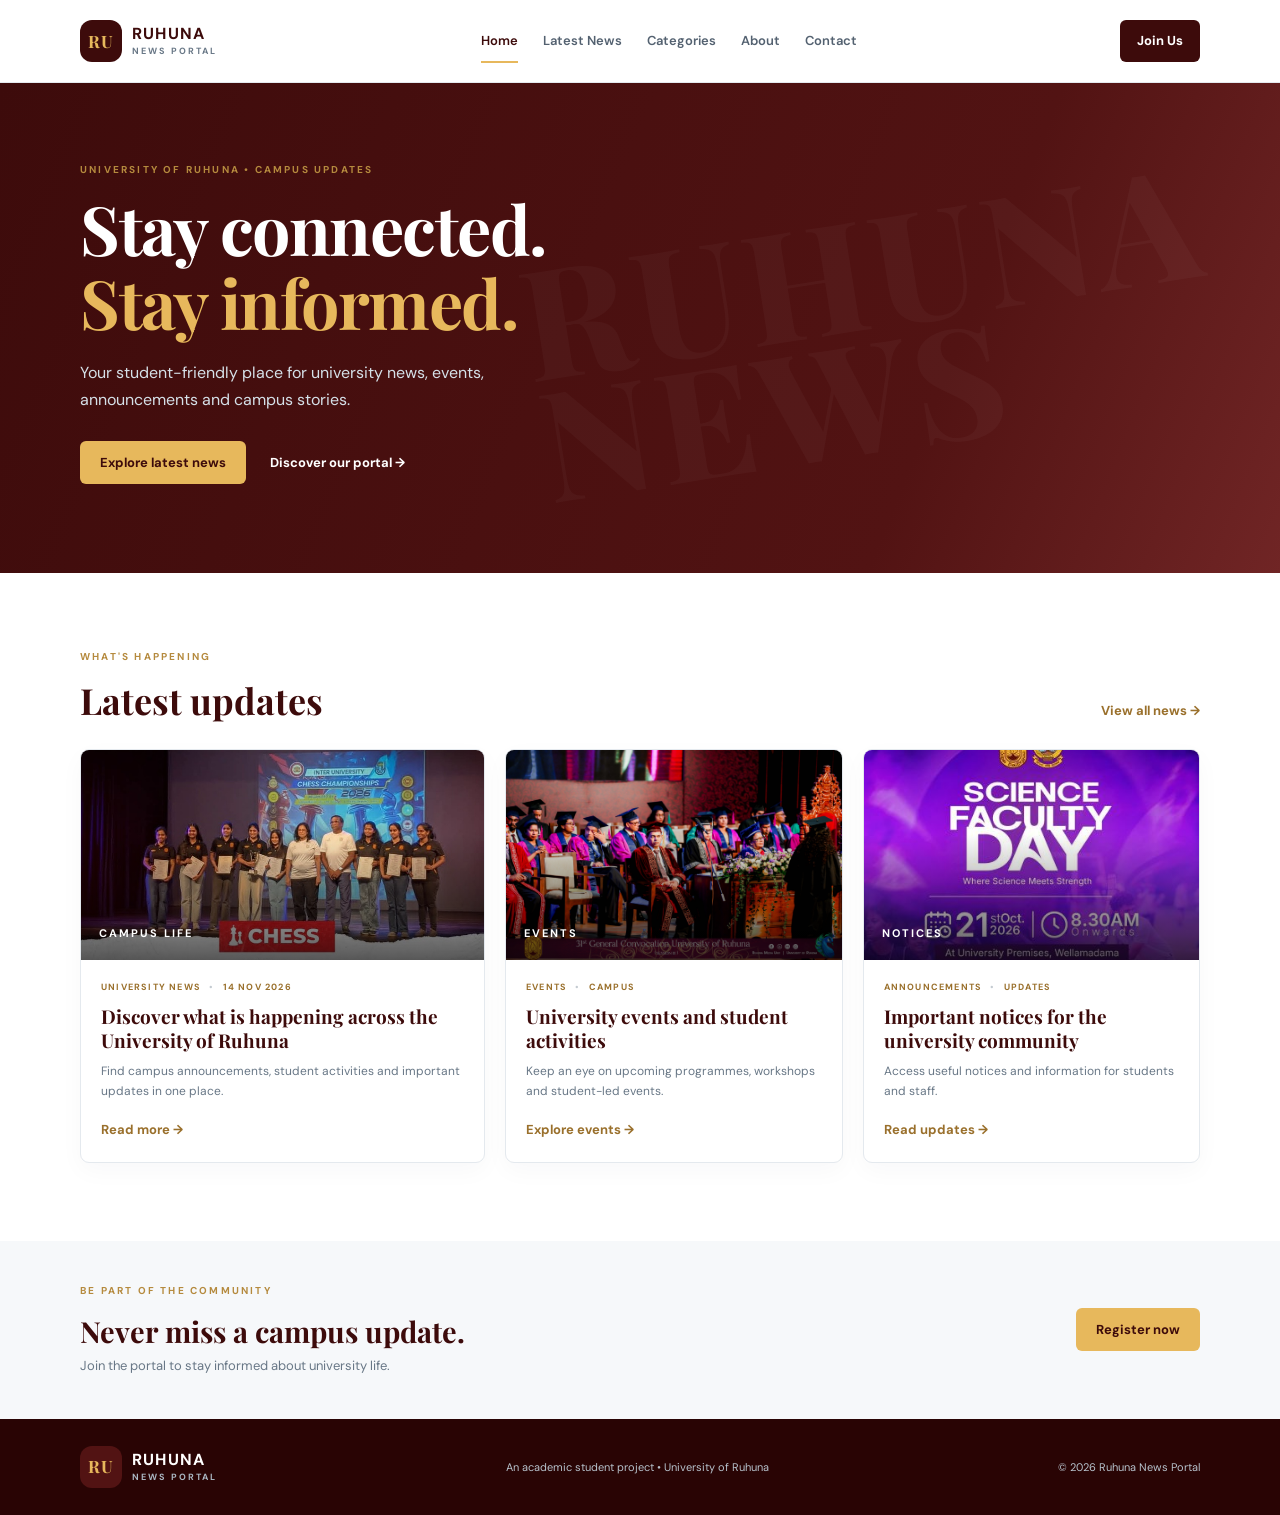
==== index.html @ 40505a44 "Adding New Images to the folder" ====
<!DOCTYPE html>
<html lang="en">
<head>
  <meta charset="UTF-8">
  <meta name="viewport" content="width=device-width, initial-scale=1.0">
  <title>Ruhuna News | Home</title>
  <link rel="stylesheet" href="style.css">
  <style>
    /* Styles used only by the home page */

    .hero {
        background: linear-gradient( 112deg, #3d0b0b 0%, #521313 72%, #702525 100% );
        color: #fff;
        min-height: 490px;
        position: relative;
        overflow: hidden;
        display: flex;
        align-items: center;
    }

    .hero-content {
        position: relative;
        z-index: 1;
        padding-top: 54px;
        padding-bottom: 64px;
    }

    .hero h1 {
        font: 700 clamp(42px, 6vw, 68px)/1.08 'Playfair Display', Georgia, serif;
        margin: 0;
        letter-spacing: -1.5px;
    }

    .hero h1 span {
        color: var(--gold);
    }

    .hero-copy {
        max-width: 510px;
        color: #d5e0e8;
        margin: 22px 0 28px;
        font-size: 16px;
    }

    .hero-actions {
        display: flex;
        align-items: center;
        gap: 24px;
    }

    .hero-decoration {
        position: absolute;
        right: 5%;
        top: 50%;
        transform: translateY(-50%) rotate(-9deg);
        font: 800 clamp(70px, 12vw, 160px)/.8 'Playfair Display', serif;
        color: #ffffff08;
        display: flex;
        flex-direction: column;
        letter-spacing: 5px;
        pointer-events: none;
    }

    .section-heading {
        display: flex;
        justify-content: space-between;
        align-items: end;
        margin-bottom: 27px;
    }

    .section-heading h2 {
        font: 700 36px/1.2 'Playfair Display', Georgia, serif;
        color: var(--navy);
        margin: 0;
    }

    .news-grid {
        display: grid;
        grid-template-columns: 1.2fr 1fr 1fr;
        gap: 20px;
    }

    .news-card {
        border: 1px solid var(--line);
        border-radius: 9px;
        overflow: hidden;
        background: #fff;
        box-shadow: 0 8px 24px #10243a08;
    }

    .news-art {
        height: 170px;
        display: flex;
        align-items: end;
        padding: 18px;
        position: relative;
        overflow: hidden;
    }

    .news-art:before,
    .news-art:after {
        content: '';
        position: absolute;
        border: 1px solid #ffffff55;
        border-radius: 50%;
        width: 180px;
        height: 180px;
        right: -25px;
        top: -75px;
    }

    .news-art:after {
        width: 115px;
        height: 115px;
        right: 35px;
        top: 5px;
    }

    .news-art span {
        position: relative;
        z-index: 1;
        color: #fff;
        font-size: 11px;
        font-weight: 700;
        letter-spacing: 2px;
    }

    .news-art.has-photo {
        height: 210px;
    }

    .news-art img {
        position: absolute;
        inset: 0;
        width: 100%;
        height: 100%;
        object-fit: cover;
        z-index: 0;
    }

    .news-art.has-photo:before {
        inset: 0;
        width: auto;
        height: auto;
        border: 0;
        border-radius: 0;
        background: linear-gradient(to top, rgba(0, 0, 0, .65), transparent 60%);
        z-index: 1;
    }

    .news-art.has-photo:after {
        display: none;
    }

    .news-art.has-photo span {
        z-index: 2;
    }

    .art-blue {
        background: linear-gradient(135deg, #3d0b0b, #8a4545);
    }

    .art-gold {
        background: linear-gradient(135deg, #99733a, #e4bd72);
    }

    .art-green {
        background: linear-gradient(135deg, #35665e, #8bb7a1);
    }

    .art-purple {
        background: linear-gradient(135deg, #555078, #a39bc8);
    }

    .card-body {
        padding: 20px;
    }

    .meta {
        font-size: 9px;
        letter-spacing: 1.2px;
        font-weight: 700;
        color: #9a702c;
        margin: 0 0 9px;
    }

    .meta span {
        padding: 0 5px;
        color: #c4cbd1;
    }

    .card-body h3 {
        font: 700 19px/1.3 'Playfair Display', Georgia, serif;
        color: var(--navy);
        margin: 0 0 9px;
    }

    .card-body p:not(.meta) {
        font-size: 12px;
        color: var(--muted);
        margin: 0 0 14px;
    }

    .cta-band {
        background: var(--paper);
        padding: 42px 0;
    }

    .cta-inner {
        display: flex;
        align-items: center;
        justify-content: space-between;
        gap: 25px;
    }

    .cta-inner h2 {
        font: 700 29px 'Playfair Display', Georgia, serif;
        color: var(--navy);
        margin: 0;
    }

    .cta-inner p:not(.eyebrow) {
        color: var(--muted);
        margin: 5px 0 0;
        font-size: 13px;
    }

    @media (max-width: 850px) {

        .news-grid {
            grid-template-columns: 1fr 1fr;
        }

        .featured-card {
            grid-column: span 2;
        }
    }

    @media (max-width: 560px) {

        .hero {
            min-height: 430px;
        }

        .hero h1 {
            font-size: 45px;
        }

        .hero-decoration {
            right: -20%;
            font-size: 80px;
        }

        .hero-actions,
        .cta-inner {
            align-items: flex-start;
            flex-direction: column;
        }

        .section-heading {
            align-items: flex-start;
            gap: 12px;
            flex-direction: column;
        }

        .news-grid {
            grid-template-columns: 1fr;
        }

        .featured-card {
            grid-column: auto;
        }
    }
  </style>
</head>
<body>
<header class="site-header">
  <div class="container header-inner">
    <a class="brand" href="index.html"><span class="brand-mark">RU</span><span>RUHUNA <small>NEWS PORTAL</small></span></a>
    <nav class="main-nav">
      <a class="active" href="index.html">Home</a><a href="news.html">Latest News</a>
      <a href="services.html">Categories</a><a href="about.html">About</a><a href="contact.html">Contact</a>
    </nav>
    <a class="nav-button" href="register.html">Join Us</a>
  </div>
</header>

<main>
  <section class="hero">
    <div class="container hero-content">
      <p class="eyebrow">UNIVERSITY OF RUHUNA • CAMPUS UPDATES</p>
      <h1>Stay connected.<br><span>Stay informed.</span></h1>
      <p class="hero-copy">Your student-friendly place for university news, events, announcements and campus stories.</p>
      <div class="hero-actions"><a class="button button-light" href="news.html">Explore latest news</a><a class="text-link light-link" href="about.html">Discover our portal →</a></div>
    </div>
    <div class="hero-decoration"><span>RUHUNA</span><span>NEWS</span></div>
  </section>

  <section class="section container">
    <div class="section-heading"><div><p class="eyebrow">WHAT'S HAPPENING</p><h2>Latest updates</h2></div><a class="text-link" href="news.html">View all news →</a></div>
    <div class="news-grid">
      <article class="news-card featured-card">
        <div class="news-art has-photo"><img src="images/news1.jpg" alt="University of Ruhuna women's chess team, first runner up at the Inter-University Championship 2026" style="object-position:center 30%"><span> CAMPUS LIFE </span></div>
        <div class="card-body"><p class="meta">UNIVERSITY NEWS <span>•</span> 14 NOV 2026</p><h3>Discover what is happening across the University of Ruhuna</h3><p>Find campus announcements, student activities and important updates in one place.</p><a href="news.html#:~:text=Colours%20Awarding%20Ceremony" class="text-link">Read more →</a></div>
      </article>
      <article class="news-card">
        <div class="news-art has-photo"><img src="images/news2.jpeg" alt="31st General Convocation of the University of Ruhuna" style="object-position:center 40%"><span> EVENTS </span></div>
        <div class="card-body"><p class="meta">EVENTS <span>•</span> CAMPUS</p><h3>University events and student activities</h3><p>Keep an eye on upcoming programmes, workshops and student-led events.</p><a href="news.html#:~:text=Julia%20Tabben" class="text-link">Explore events →</a></div>
      </article>
      <article class="news-card">
        <div class="news-art has-photo"><img src="images/news5.jpg" alt="Science Faculty Day 2026 poster" style="object-position:center 50%"><span> NOTICES </span></div>
        <div class="card-body"><p class="meta">ANNOUNCEMENTS <span>•</span> UPDATES</p><h3>Important notices for the university community</h3><p>Access useful notices and information for students and staff.</p><a href="news.html#:~:text=Science%20Faculty%20Day" class="text-link">Read updates →</a></div>
      </article>
    </div>
  </section>

  <section class="cta-band"><div class="container cta-inner"><div><p class="eyebrow">BE PART OF THE COMMUNITY</p><h2>Never miss a campus update.</h2><p>Join the portal to stay informed about university life.</p></div><a class="button button-light" href="register.html">Register now</a></div></section>
</main>

<footer class="site-footer"><div class="container footer-inner"><a class="brand footer-brand" href="index.html"><span class="brand-mark">RU</span><span>RUHUNA <small>NEWS PORTAL</small></span></a><p>An academic student project • University of Ruhuna</p><p>© 2026 Ruhuna News Portal</p></div></footer>
</body>
</html>
---- style.css ----
/* COMMON STYLES: shared by all pages */

@import url('https://fonts.googleapis.com/css2?family=DM+Sans:wght@400;500;600;700&family=Playfair+Display:wght@600;700;800&display=swap');

:root {
    --navy: #3d0b0b;
    --navy2: #290404;
    --gold: #e7b85c;
    --ink: #1d2935;
    --muted: #687786;
    --paper: #f6f8fa;
    --line: #e4e9ee;
    --white: #fff;
}

* {
    box-sizing: border-box;
}

html {
    scroll-behavior: smooth;
}

body {
    margin: 0;
    color: var(--ink);
    font-family: 'DM Sans', Arial, sans-serif;
    line-height: 1.65;
    background: #fff;
}

a {
    color: inherit;
    text-decoration: none;
}

.container {
    width: min(1120px, calc(100% - 44px));
    margin: auto;
}

.site-header {
    background: #fff;
    border-bottom: 1px solid var(--line);
    position: relative;
    z-index: 2;
}

.header-inner {
    min-height: 82px;
    display: flex;
    align-items: center;
    justify-content: space-between;
    gap: 24px;
}

.brand {
    display: flex;
    align-items: center;
    gap: 10px;
    color: var(--navy);
    font-weight: 700;
    letter-spacing: 1.2px;
    line-height: 1.1;
}

.brand small {
    display: block;
    font-size: 9px;
    letter-spacing: 2px;
    color: var(--muted);
    margin-top: 5px;
}

.brand-mark {
    width: 42px;
    height: 42px;
    border-radius: 12px;
    background: var(--navy);
    color: var(--gold);
    display: grid;
    place-items: center;
    font-family: 'Playfair Display', serif;
    font-size: 17px;
}

.main-nav {
    display: flex;
    align-items: center;
    gap: 25px;
}

.main-nav a {
    font-size: 13px;
    font-weight: 600;
    color: #536170;
}

.main-nav a:hover,
.main-nav a.active {
    color: var(--navy);
}

.main-nav a.active {
    box-shadow: 0 2px var(--gold);
    padding: 9px 0;
}

.nav-button {
    background: var(--navy);
    color: #fff;
    padding: 10px 17px;
    border-radius: 6px;
    font-size: 13px;
    font-weight: 700;
}

.nav-button:hover,
.button-dark:hover {
    background: var(--navy2);
}

.eyebrow {
    font-size: 10px;
    font-weight: 700;
    letter-spacing: 2.2px;
    color: #b58a3e;
    margin: 0 0 13px;
}

.button {
    display: inline-block;
    border: 0;
    border-radius: 6px;
    padding: 13px 20px;
    font: 700 13px 'DM Sans', sans-serif;
    cursor: pointer;
}

.button-light {
    background: var(--gold);
    color: var(--navy);
}

.button-light:hover {
    background: #f0c979;
}

.button-dark {
    background: var(--navy);
    color: #fff;
}

.text-link {
    font-size: 13px;
    font-weight: 700;
    color: #9a702c;
}

.text-link:hover {
    text-decoration: underline;
}

.light-link {
    color: #fff;
}

.section {
    padding-top: 76px;
    padding-bottom: 78px;
}

.site-footer {
    background: var(--navy2);
    color: #b7c3cd;
    padding: 27px 0;
}

.footer-inner {
    display: flex;
    align-items: center;
    justify-content: space-between;
    gap: 20px;
}

.footer-brand {
    color: #fff;
}

.footer-brand small {
    color: #aab7c2;
}

.footer-brand .brand-mark {
    background: #521313;
}

.footer-inner p {
    font-size: 11px;
    margin: 0;
}

@media (max-width: 850px) {

    .header-inner {
        flex-wrap: wrap;
        padding: 15px 0;
    }

    .main-nav {
        order: 3;
        width: 100%;
        justify-content: center;
        gap: 17px;
        flex-wrap: wrap;
    }
}

@media (max-width: 560px) {

    .container {
        width: min(100% - 30px, 1120px);
    }

    .header-inner {
        justify-content: center;
    }

    .main-nav {
        gap: 12px;
    }

    .main-nav a {
        font-size: 11px;
    }

    .nav-button {
        display: none;
    }

    .section {
        padding-top: 52px;
        padding-bottom: 55px;
    }

    .footer-inner {
        flex-direction: column;
        align-items: flex-start;
    }
}
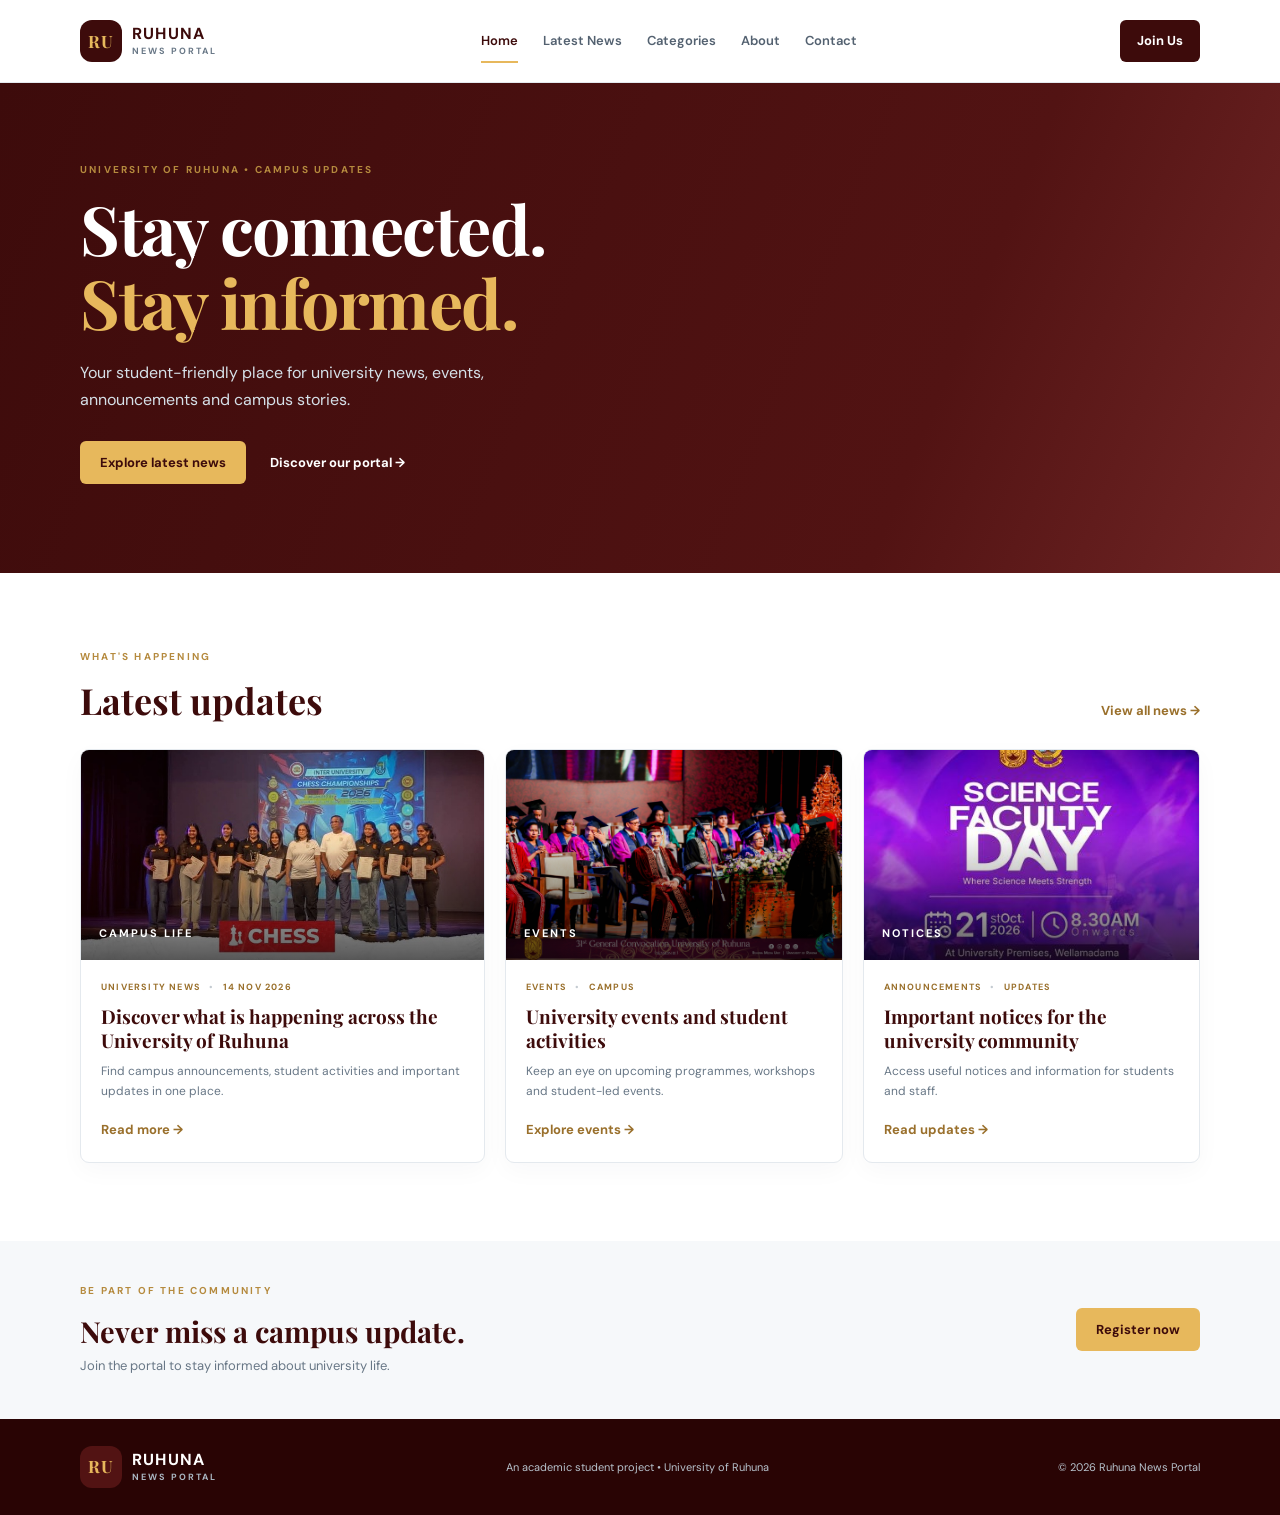
==== commit fcdf3a55: "Updated Home Page" ====
--- a/index.html
+++ b/index.html
@@ -48,18 +48,7 @@
         gap: 24px;
     }
 
-    .hero-decoration {
-        position: absolute;
-        right: 5%;
-        top: 50%;
-        transform: translateY(-50%) rotate(-9deg);
-        font: 800 clamp(70px, 12vw, 160px)/.8 'Playfair Display', serif;
-        color: #ffffff08;
-        display: flex;
-        flex-direction: column;
-        letter-spacing: 5px;
-        pointer-events: none;
-    }
+  
 
     .section-heading {
         display: flex;
@@ -246,10 +235,7 @@
             font-size: 45px;
         }
 
-        .hero-decoration {
-            right: -20%;
-            font-size: 80px;
-        }
+       
 
         .hero-actions,
         .cta-inner {
@@ -293,7 +279,7 @@
       <p class="hero-copy">Your student-friendly place for university news, events, announcements and campus stories.</p>
       <div class="hero-actions"><a class="button button-light" href="news.html">Explore latest news</a><a class="text-link light-link" href="about.html">Discover our portal →</a></div>
     </div>
-    <div class="hero-decoration"><span>RUHUNA</span><span>NEWS</span></div>
+   
   </section>
 
   <section class="section container">
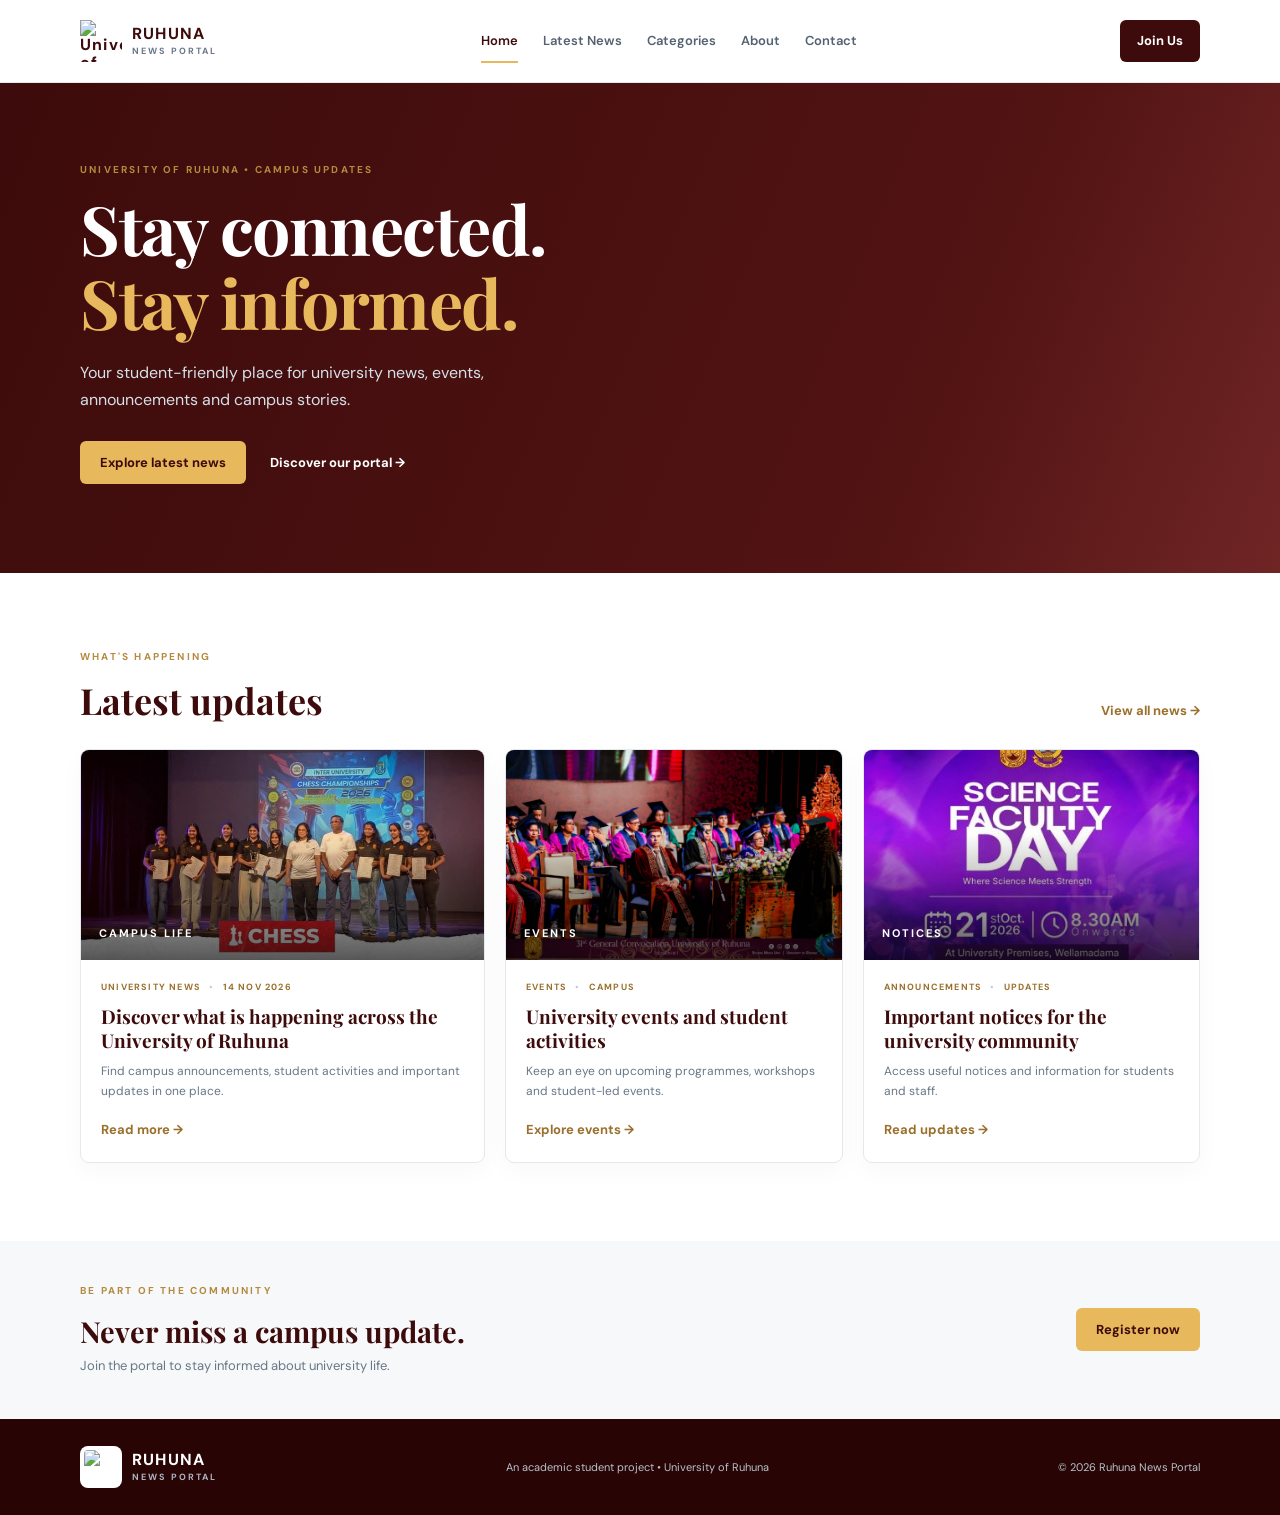
==== commit 604bbffe: "Adding University of Ruhuna logo" ====
--- a/index.html
+++ b/index.html
@@ -262,7 +262,7 @@
 <body>
 <header class="site-header">
   <div class="container header-inner">
-    <a class="brand" href="index.html"><span class="brand-mark">RU</span><span>RUHUNA <small>NEWS PORTAL</small></span></a>
+    <a class="brand" href="index.html"><img class="brand-logo" src="images/logo.png" alt="University of Ruhuna Logo"><span>RUHUNA <small>NEWS PORTAL</small></span></a>
     <nav class="main-nav">
       <a class="active" href="index.html">Home</a><a href="news.html">Latest News</a>
       <a href="services.html">Categories</a><a href="about.html">About</a><a href="contact.html">Contact</a>
@@ -303,6 +303,6 @@
   <section class="cta-band"><div class="container cta-inner"><div><p class="eyebrow">BE PART OF THE COMMUNITY</p><h2>Never miss a campus update.</h2><p>Join the portal to stay informed about university life.</p></div><a class="button button-light" href="register.html">Register now</a></div></section>
 </main>
 
-<footer class="site-footer"><div class="container footer-inner"><a class="brand footer-brand" href="index.html"><span class="brand-mark">RU</span><span>RUHUNA <small>NEWS PORTAL</small></span></a><p>An academic student project • University of Ruhuna</p><p>© 2026 Ruhuna News Portal</p></div></footer>
+<footer class="site-footer"><div class="container footer-inner"><a class="brand footer-brand" href="index.html"><img class="brand-logo" src="images/logo.png" alt="University of Ruhuna Logo"><span>RUHUNA <small>NEWS PORTAL</small></span></a><p>An academic student project • University of Ruhuna</p><p>© 2026 Ruhuna News Portal</p></div></footer>
 </body>
 </html>
--- a/style.css
+++ b/style.css
@@ -72,16 +72,11 @@
     margin-top: 5px;
 }
 
-.brand-mark {
+.brand-logo {
     width: 42px;
     height: 42px;
-    border-radius: 12px;
-    background: var(--navy);
-    color: var(--gold);
-    display: grid;
-    place-items: center;
-    font-family: 'Playfair Display', serif;
-    font-size: 17px;
+    object-fit: contain;
+    display: block;
 }
 
 .main-nav {
@@ -191,8 +186,10 @@
     color: #aab7c2;
 }
 
-.footer-brand .brand-mark {
-    background: #521313;
+.footer-brand .brand-logo {
+    background: #fff;
+    padding: 4px;
+    border-radius: 8px;
 }
 
 .footer-inner p {
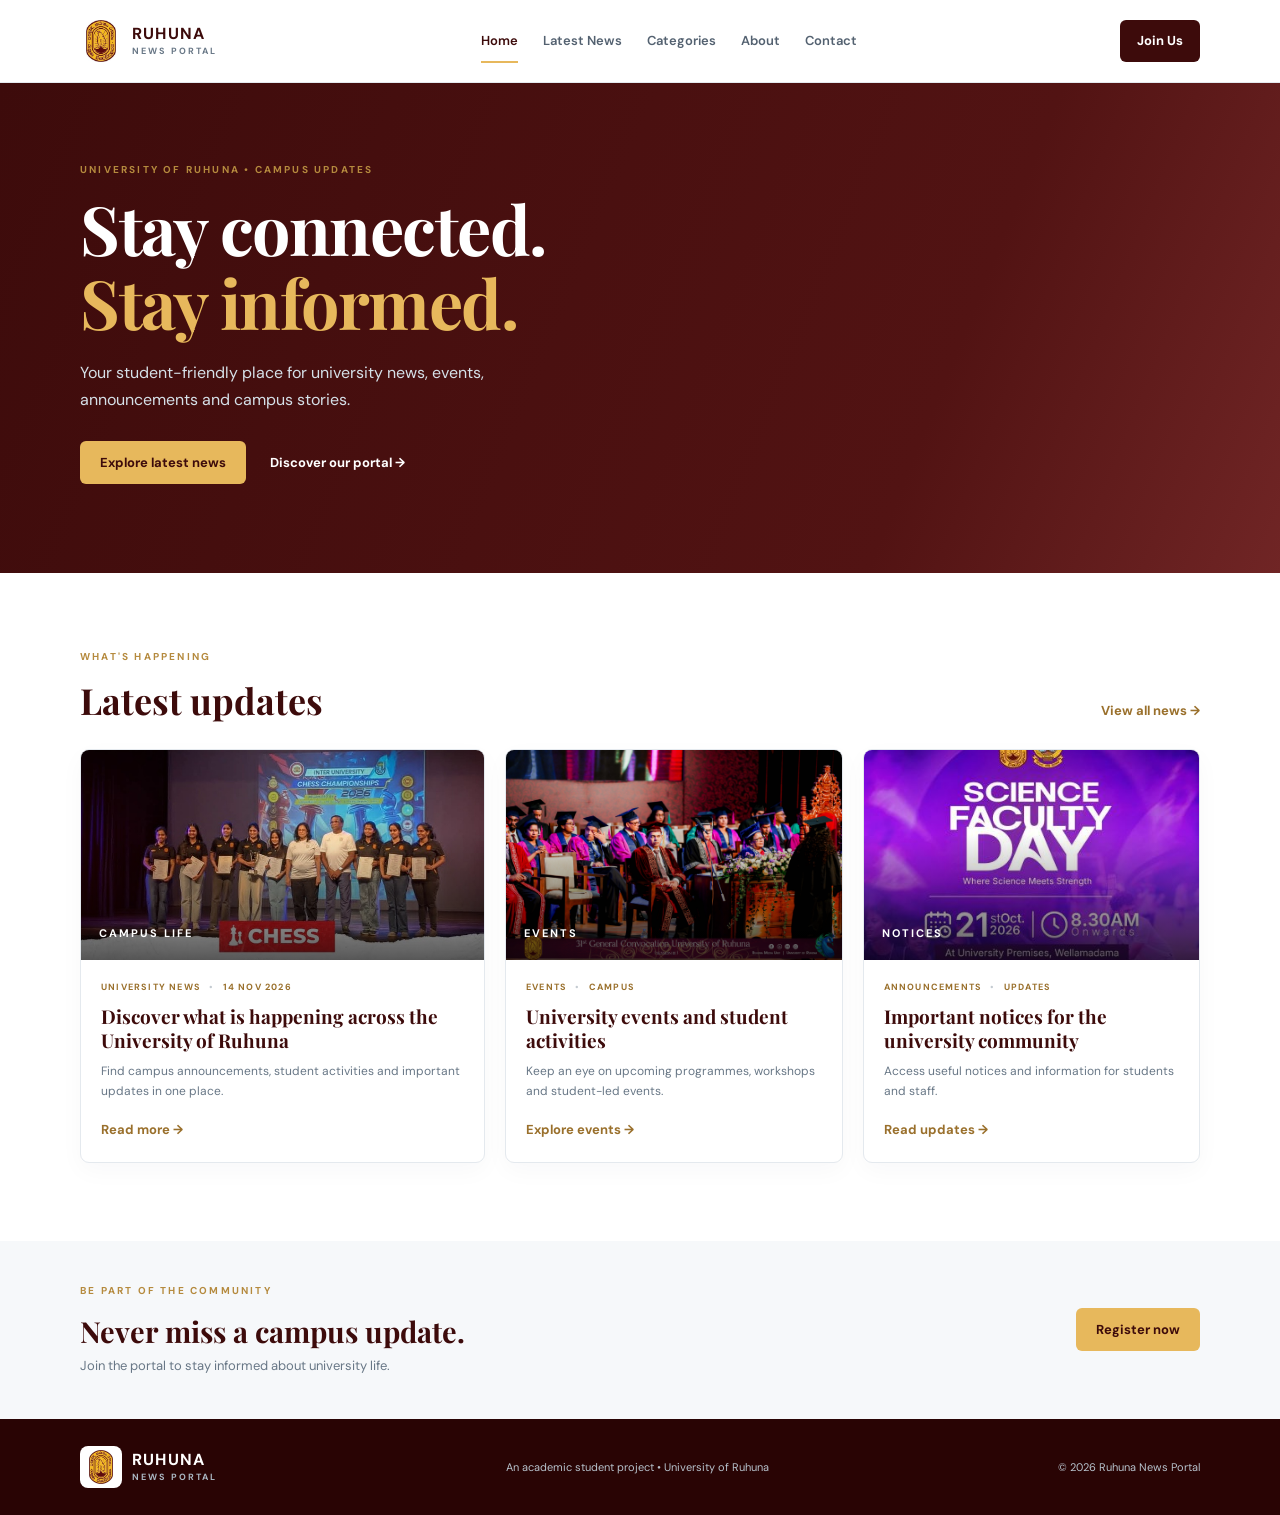
==== commit 8da2b2b8: "Fixing University Logo" ====
--- a/index.html
+++ b/index.html
@@ -262,7 +262,7 @@
 <body>
 <header class="site-header">
   <div class="container header-inner">
-    <a class="brand" href="index.html"><img class="brand-logo" src="images/logo.png" alt="University of Ruhuna Logo"><span>RUHUNA <small>NEWS PORTAL</small></span></a>
+    <a class="brand" href="index.html"><img class="brand-logo" src="images/logo.jpeg" alt="University of Ruhuna Logo"><span>RUHUNA <small>NEWS PORTAL</small></span></a>
     <nav class="main-nav">
       <a class="active" href="index.html">Home</a><a href="news.html">Latest News</a>
       <a href="services.html">Categories</a><a href="about.html">About</a><a href="contact.html">Contact</a>
@@ -303,6 +303,6 @@
   <section class="cta-band"><div class="container cta-inner"><div><p class="eyebrow">BE PART OF THE COMMUNITY</p><h2>Never miss a campus update.</h2><p>Join the portal to stay informed about university life.</p></div><a class="button button-light" href="register.html">Register now</a></div></section>
 </main>
 
-<footer class="site-footer"><div class="container footer-inner"><a class="brand footer-brand" href="index.html"><img class="brand-logo" src="images/logo.png" alt="University of Ruhuna Logo"><span>RUHUNA <small>NEWS PORTAL</small></span></a><p>An academic student project • University of Ruhuna</p><p>© 2026 Ruhuna News Portal</p></div></footer>
+<footer class="site-footer"><div class="container footer-inner"><a class="brand footer-brand" href="index.html"><img class="brand-logo" src="images/logo.jpeg" alt="University of Ruhuna Logo"><span>RUHUNA <small>NEWS PORTAL</small></span></a><p>An academic student project • University of Ruhuna</p><p>© 2026 Ruhuna News Portal</p></div></footer>
 </body>
 </html>
